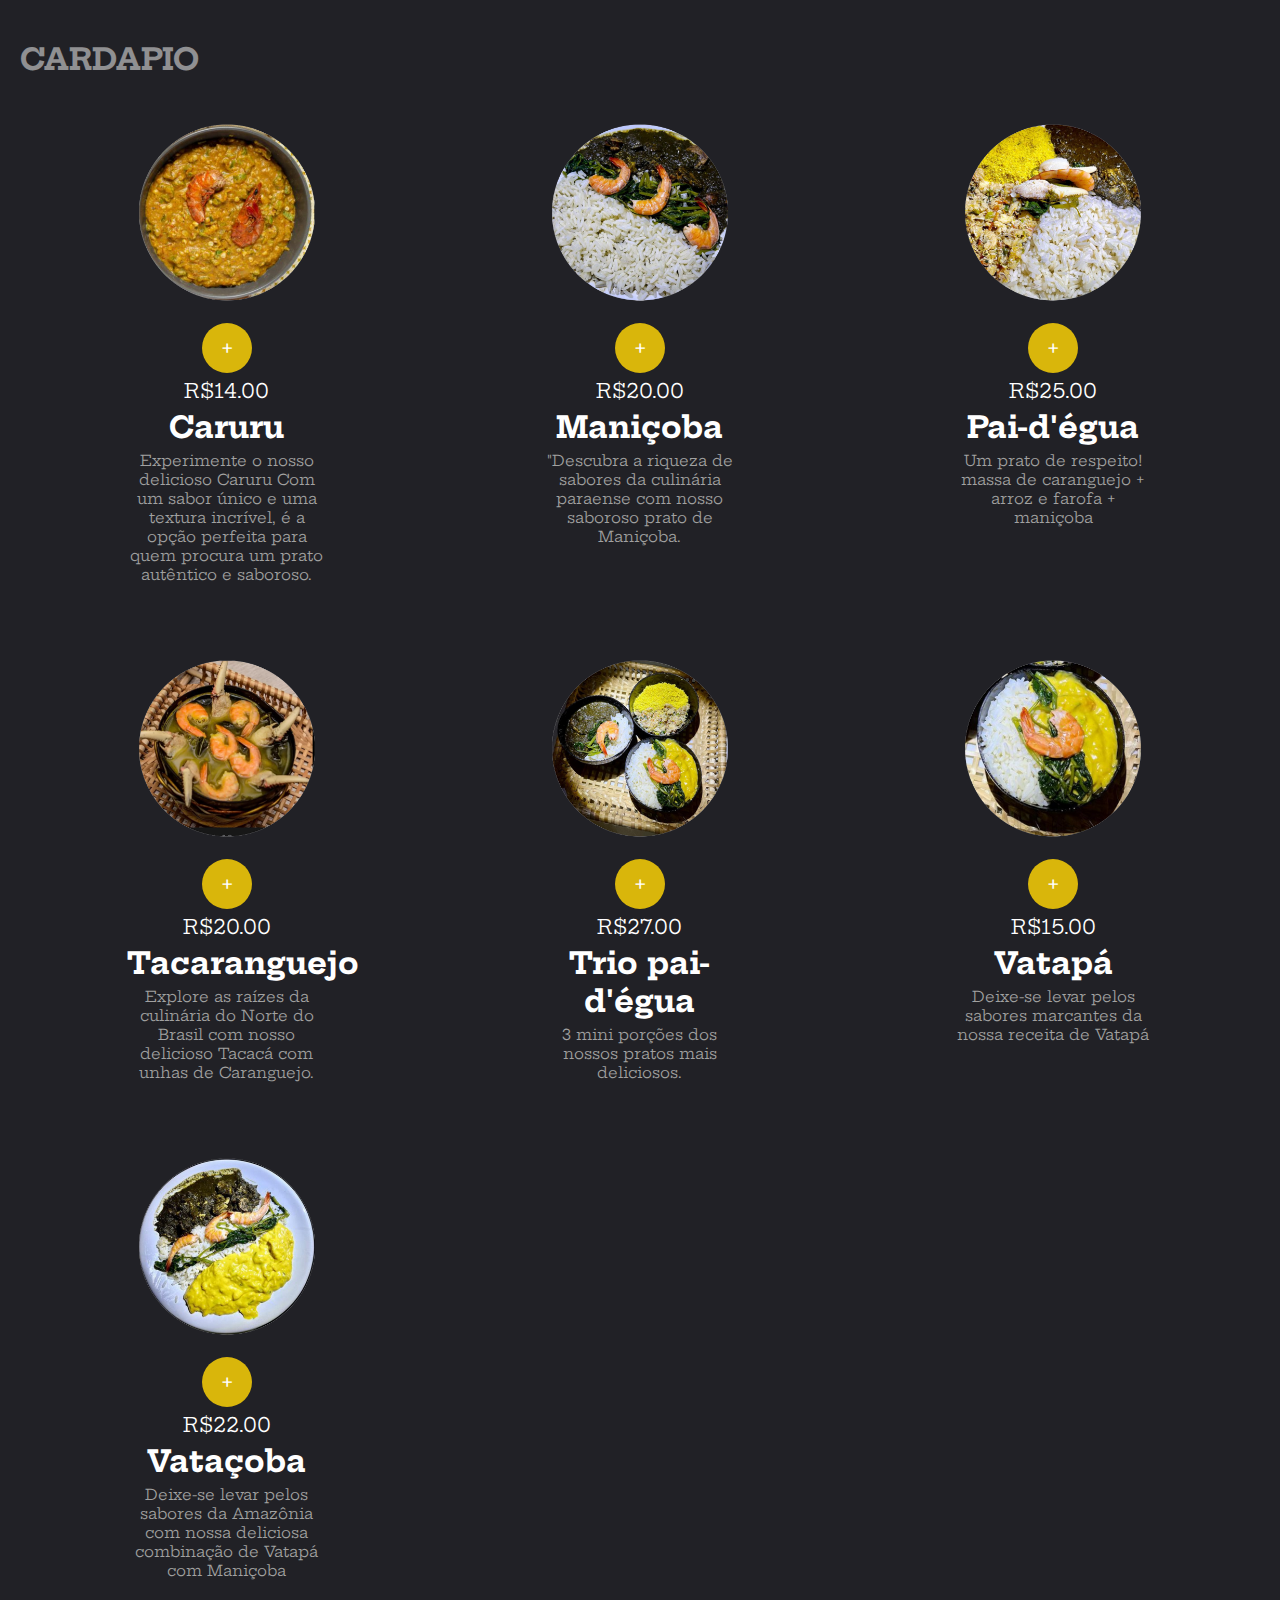
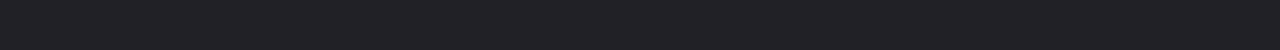
==== cardapio/index.html @ cdab3938 "Add files via upload" ====
<!DOCTYPE html>
<html>
<head>
    <meta charset="utf-8" />
    <title>Égua da Cuia</title>
    <link rel="stylesheet" href="./style.css" />
    <meta name="viewport" content="width=device-width, initial-scale=1.0">
    <link href="https://fonts.googleapis.com/css?family=Hepta+Slab:400,700|Lato:400,700&display=swap" rel="stylesheet">
</head>
<body>
    <div class="models">
        <div class="cardapio-item">
            <a href="">
                <div class="cardapio-item--img"><img src="" /></div>
                <div class="cardapio-item--add">+</div>
            </a>
            <div class="cardapio-item--price">R$ --</div>
            <div class="cardapio-item--name">--</div>
            <div class="cardapio-item--desc">--</div>
        </div>
        <div class="cart--item">
            <img src="" />
            <div class="cart--item-nome">--</div>
            <div class="cart--item--qtarea">
                <button class="cart--item-qtmenos">-</button>
                <div class="cart--item--qt">1</div>
                <button class="cart--item-qtmais">+</button>
            </div>
        </div>
    </div>
    <header>
        <div class="menu-openner"><span>0</span>🛒</div>
    </header>
    <main>
        <h1>CARDAPIO</h1>
        <div class="cardapio-area"></div>
    </main>
    <aside>
        <div class="cart--area">
            <div class="menu-closer">❌</div>
            <h1>Pedidos</h1>
            <div class="cart"></div>
            <div class="cart--details">
                <div class="cart--totalitem subtotal">
                    <span>Subtotal</span>
                    <span>R$ --</span>
                </div>
                <div class="cart--totalitem desconto">
                    <span>Desconto (-10%)</span>
                    <span>R$ --</span>
                </div>
                <div class="cart--totalitem total big">
                    <span>Total</span>
                    <span>R$ --</span>
                </div>
                <label>
                <input type="radio" id="din"name="opção" value="din">💸 dinheiro <br>
                <input type="radio" id="pix"name="opção" value="pix">🤳 pix <br>
                <input type="radio" id="card"name="opção" value="card">💳 cartão <br>
                </label>
                <div class="cart--finalizar">Finalizar a compra</div>
                
            </div>
        </div>
    </aside>
    <div class="cardapioWindowArea">
        <div class="cardapioWindowBody">
            <div class="cardapioInfo--cancelMobileButton">Voltar</div>
            <div class="cardapioBig">
                <img src="" />
            </div>
            <div class="cardapioInfo">
                <h1>--</h1>
                <div class="cardapioInfo--desc">--</div>
                <div class="cardapioInfo--sizearea">
                    <div class="cardapioInfo--sector">Porção</div>
                    <div class="cardapioInfo--sizes">
                        <div data-key="0" class="cardapioInfo--size">PEQUENA <span>--</span></div>
                        <div data-key="1" class="cardapioInfo--size">MÉDIO <span>--</span></div>
                        <div data-key="2" class="cardapioInfo--size selected">GRANDE <span>--</span></div>
                    </div>
                </div>
                <div class="cardapioInfo--pricearea">
                    <div class="cardapioInfo--sector">Preço</div>
                    <div class="cardapioInfo--price">
                        <div class="cardapioInfo--actualPrice">R$ --</div>
                        <div class="cardapioInfo--qtarea">
                            <button class="cardapioInfo--qtmenos">-</button>
                            <div class="cardapioInfo--qt">1</div>
                            <button class="cardapioInfo--qtmais">+</button>
                        </div>
                    </div>
                </div>
                <div class="cardapioInfo--addButton">Adicionar ao carrinho</div>
                <div class="cardapioInfo--cancelButton">Cancelar</div>
            </div>
        </div>
    </div>

    <script type="text/javascript" src="./img.js"></script>
    <script type="text/javascript" src="./script.js"></script>
</body>
</html>
---- cardapio/style.css ----
* {
    box-sizing: border-box;
}
body {
    background-color:#212126;
    font-family:'Lato',Helvetica,Arial;
    font-size:15px;
    display:flex;
    margin:0;
    min-height:100vh;
}
.models {
    display:none;
}

header {
    position: fixed;
    left:0;
    top:0;
    right:0;
    height:60px;
    background-color:#399ade;
    display:none;
    justify-content: flex-end;
    align-items: center;
}
.menu-openner {
    margin-right: 15px;
    font-size: 26px;
    background-color: #a9dcff;
    padding: 5px 20px;
    border-radius: 5px;
}
.menu-openner span {
    margin-right:10px;
}
.menu-closer {
    width:32px;
    height:32px;
    display:none;
    font-size: 30px;
}

aside {
    background-color:#f2ba52;
    width:0vw;
    font-family:'Hepta Slab', Helvetica, Arial;
    transition:all ease .2s;
    overflow-x:hidden;
}
aside.show {
    width:30vw;
}
.cart--area {
    padding:20px;
}
main {
    flex:1;
    padding:20px;
}
h1 {
    font-family:'Hepta Slab', Helvetica, Arial; color:rgba(255, 255, 255, 0.5) 
}
.cardapio-area {
    display:grid;
    grid-template-columns: repeat(3, 1fr);
}
.cardapio-item {
    text-align: center;
    max-width:200px;
    font-family:'Hepta Slab', Helvetica, Arial;
    margin:0 auto 50px auto;
}
.cardapio-item a {
    display:flex;
    flex-direction: column;
    align-items:center;
    text-decoration: none;
}
.cardapio-item--img {
    width:300px;
    height:250px;
    background-color:#212126;
    /*border-radius:100px; */
    /*box-shadow:0px 10px 50px rgba(0, 0, 0, 0.2);*/
}
.cardapio-item--img img {
    width:100%;
    height:auto;
}
.cardapio-item--add {
    width:50px;
    height:50px;
    line-height:50px;
    border-radius:25px;
    background-color:#D9B60B;
    text-align:center;
    color:#FFF;
    font-size:22px;
    cursor:pointer;
    margin-top:-25px;
    transition:all ease .2s;
}
.cardapio-item a:hover .cardapio-item--add {
    background-color:#F2CA50;
}
.cardapio-item--price {
    font-size:20px;
    color:#FFF;
    margin-top:5px;
}
.cardapio-item--name {
    font-size:30px;
    font-weight: bold;
    color:#ffff;
    margin-top:5px;
}
.cardapio-item--desc {
    font-size:15px;
    color:#a1a1a1;
    margin-top:5px;
}

.cardapioWindowArea {
    position:fixed;
    left:0;
    top:0;
    bottom:0;
    right:0;
    background-color:rgba(255, 255, 255, 0.5);
    display:none;
    transition: all ease .5s;
    justify-content: center;
    align-items: center;
    overflow-y:auto;
}
.cardapioWindowBody {
    width:900px;
    background-color:#242323;
    border-radius:10px;
    box-shadow:0px 0px 15px #d1d8d0;
    display:flex;
    margin:20px 0px;
}
.cardapioBig {
    flex:1;
    display:flex;
    justify-content: center;
    align-items: center;
}
.cardapioBig--back {
    position:absolute;
    width:30px;
    height:30px;
    background-color:#000;
}
.cardapioBig img {
    height:400px;
    width:auto;
}
.cardapioInfo {
    flex:1;
    font-family:'Hepta Slab', Helvetica, Arial;
    padding-bottom:50px;
}
.cardapioInfo h1 {
    margin-top:50px;
}
.cardapioInfo .cardapioInfo--desc {
    font-size:15px;
    color:#999;
    margin-top:10px;
    font-family:'Lato',Helvetica,Arial;
}
.cardapioInfo--sector {
    color:#CCC;
    text-transform: uppercase;
    font-size:14px;
    margin-top:30px;
    margin-bottom:10px;
}
.cardapioInfo--sizes {
    display:inline-flex;
    border-radius:10px;
    overflow:hidden;
}
.cardapioInfo--size {
    padding:10px 15px;
    color:#000;
    background-color:#EEE;
    font-size:13px;
    font-weight: bold;
    cursor:pointer;
}
.cardapioInfo--size:hover {
    background-color:#CCC;
}
.cardapioInfo--size.selected {
    background-color:#D9B60B;
    color:#FFF;
}
.cardapioInfo--size.selected span {
    color:#D6D6D6;
}
.cardapioInfo--size span /*grama*/ {
    font-size:12px;
    color:#999;
    font-weight: normal;
}
.cardapioInfo--price {
    display:flex;
    align-items:center;
}
.cardapioInfo--actualPrice {
    font-size:28px;
    margin-right:30px;
    color:#fff
}
.cardapioInfo--qtarea /*area add +1*/ { 
    display:inline-flex;
    background-color:#EEE;
    border-radius:10px;
    height:30px;
}
.cardapioInfo--qtarea button {
    border:0;
    background-color:transparent;
    font-size:17px;
    outline:0;
    cursor:pointer;
    padding:0px 10px;
    color:#333;
}
.cardapioInfo--qt {
    line-height: 30px;
    font-size: 12px;
    font-weight: bold;
    padding: 0px 5px;
    color:#000000;
}
.cardapioInfo--addButton {
    margin-top:30px;
    padding:20px 30px;
    border-radius:20px;
    background-color:#000000;
    color:#FFF;
    display:inline-block;
    cursor:pointer;
    margin-right:30px;
}
.cardapioInfo--addButton:hover {
    background-color:#D9B60B;
}
.cardapioInfo--cancelButton {
    display:inline-block;
    cursor:pointer;
    color:#fff
}
.cardapioInfo--cancelMobileButton {
    display:none;
    height:40px;
    text-align:center;
    line-height: 40px;
    margin-bottom:30px;
}
.cart {
    margin-bottom:20px;
}
.cart--item {
    display:flex;
    align-items:center;
    margin:10px 0;
}
.cart--item img {
    width:40px;
    height:40px;
    margin-right:20px;
}
.cart--item-nome {
    flex:1;
}
.cart--item--qtarea {
    display:inline-flex;
    background-color:#EEE;
    border-radius:10px;
    height:30px;
}
.cart--item--qtarea button {
    border:0;
    background-color:transparent;
    font-size:17px;
    outline:0;
    cursor:pointer;
    padding:0px 10px;
    color:#333;
}
.cart--item--qt {
    line-height: 30px;
    font-size: 12px;
    font-weight: bold;
    padding: 0px 5px;
    color:#000;
}
.cart--totalitem {
    padding:15px 0;
    border-top:1px solid #ffffff;
    color:#000000;
    display:flex;
    justify-content: space-between;
    font-size:15px;
}
.cart--totalitem span:first-child {
    font-weight: bold;
}
.cart--totalitem.big {
    font-size:20px;
    color:#000;
    font-weight: bold;
}
.cart--finalizar {
    padding:20px 30px;
    border-radius:20px;
    background-color:#23b60f;
    color:#000000;
    cursor:pointer;
    text-align:center;
    margin-top:20px;
    border:2px solid #000000;
    transition: all ease .2s;
}
.cart--finalizar:hover {
    background-color:#35af4a;
}

@media (max-width:1000px) {
    .cardapio-area {
        grid-template-columns: repeat(2, 1fr);
    }
}

@media (max-width:840px) {
    body {
        flex-direction: column;
    }
    .cardapio-area {
        display:block;
    }
    .cardapio-item {
        max-width:100%;
    }
    header {
        display:flex;
    }
    main {
        padding-top:60px;
    }

    aside {
        width:auto;
        position:fixed;
        left:100vw;
        right:0;
        top:0;
        bottom:0;
        transition: all ease .2s;
    }
    aside.show {
        width:auto;
    }
    .cart--area {
        width:100vw;
    }

    .menu-closer {
        display:block;
    }

    .cardapioWindowArea {
        justify-content:flex-start;
        align-items: flex-start;
    }

    .cardapioWindowBody {
        width:100vw;
        display:block;
        padding:20px;
        border-radius:0;
        box-shadow:none;
        margin:0;
    }

    .cardapioBig img {
        width: 75%;
        height: auto;
    }

    .cardapioInfo h1 {
        margin-top:20px;
    }

    .cardapioInfo--qtarea {
        height:60px;
    }
    .cardapioInfo--qtarea button {
        font-size:25px;
        padding:0px 25px;
    }
    .cardapioInfo--qt {
        line-height: 60px;
        font-size:20px;
    }
    .cardapioInfo--addButton {
        font-size:20px;
        display:block;
        text-align:center;
        margin:30px auto;
    }

    .cardapioInfo--cancelButton {
        display:none;
    }
    .cardapioInfo--cancelMobileButton {
        display:block;
    }
}
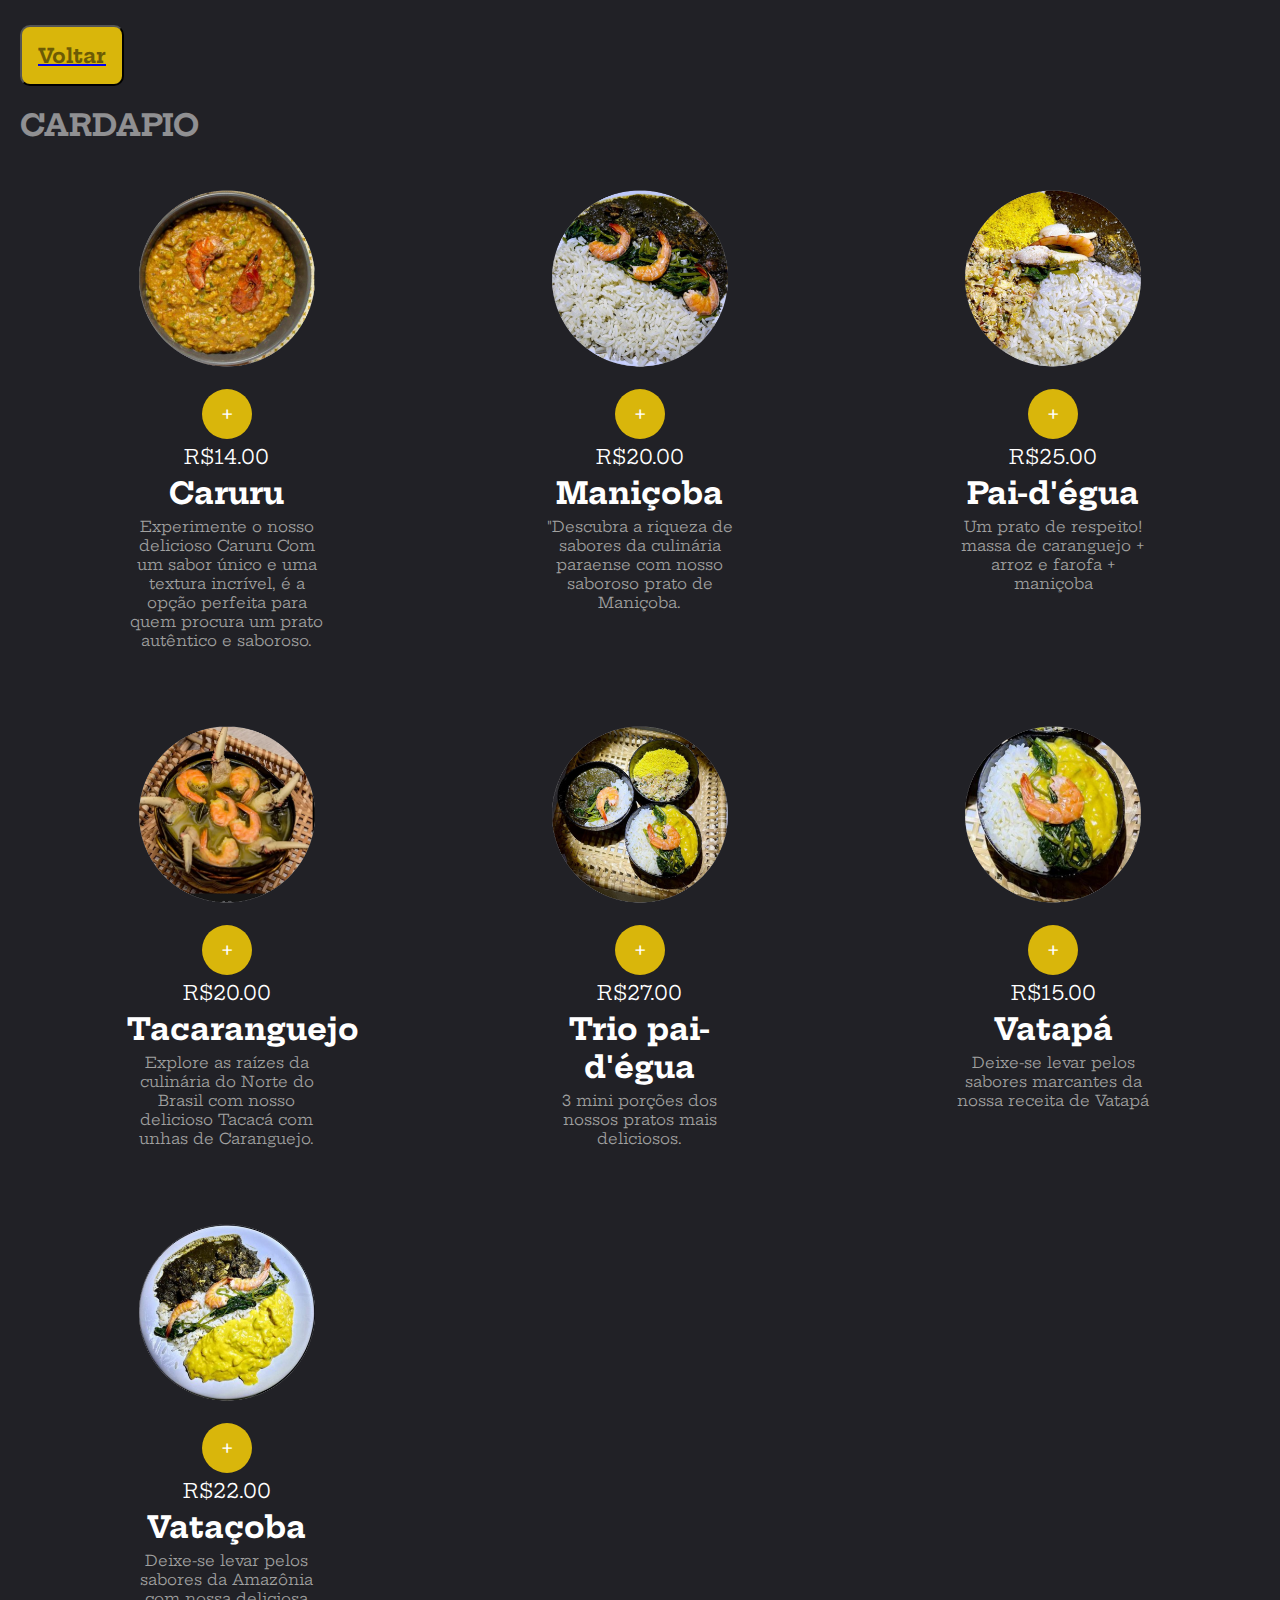
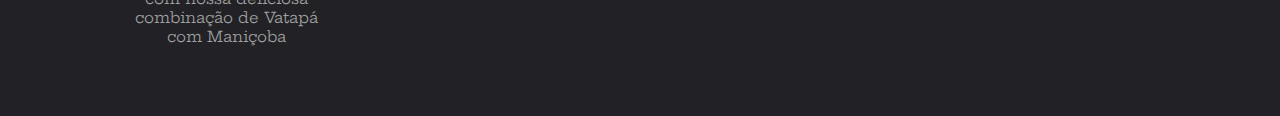
==== commit ed543a2f: "Add files via upload" ====
--- a/cardapio/index.html
+++ b/cardapio/index.html
@@ -32,6 +32,9 @@
         <div class="menu-openner"><span>0</span>🛒</div>
     </header>
     <main>
+        <div>
+            <button type="button" class="a"><a href="/eguadacuia-main/paginainicial.html" ><p1>Voltar</p1></a></button>
+        </div>
         <h1>CARDAPIO</h1>
         <div class="cardapio-area"></div>
     </main>
--- a/cardapio/style.css
+++ b/cardapio/style.css
@@ -19,7 +19,7 @@
     top:0;
     right:0;
     height:60px;
-    background-color:#399ade;
+    background-color:#D9B60B;
     display:none;
     justify-content: flex-end;
     align-items: center;
@@ -27,7 +27,7 @@
 .menu-openner {
     margin-right: 15px;
     font-size: 26px;
-    background-color: #a9dcff;
+    background-color: #F2CA50;
     padding: 5px 20px;
     border-radius: 5px;
 }
@@ -42,7 +42,7 @@
 }
 
 aside {
-    background-color:#f2ba52;
+    background-color:#ffa600;
     width:0vw;
     font-family:'Hepta Slab', Helvetica, Arial;
     transition:all ease .2s;
@@ -59,7 +59,10 @@
     padding:20px;
 }
 h1 {
-    font-family:'Hepta Slab', Helvetica, Arial; color:rgba(255, 255, 255, 0.5) 
+    font-family:'Hepta Slab', Helvetica, Arial; color:rgba(255, 255, 255, 0.5)
+}
+p1 {
+    font-family:'Hepta Slab', Helvetica, Arial; color:rgba(0, 0, 0, 0.5)
 }
 .cardapio-area {
     display:grid;
@@ -100,6 +103,17 @@
     cursor:pointer;
     margin-top:-25px;
     transition:all ease .2s;
+}
+.a {
+    color: rgb(0, 0, 0);
+    text-decoration:none;
+    padding: 16px;
+    font-size: 20px;
+    display: inline-block;
+    font-weight: bold;
+    margin-top:5px;
+    background-color: #D9B60B;
+    border-radius:10px;
 }
 .cardapio-item a:hover .cardapio-item--add {
     background-color:#F2CA50;
